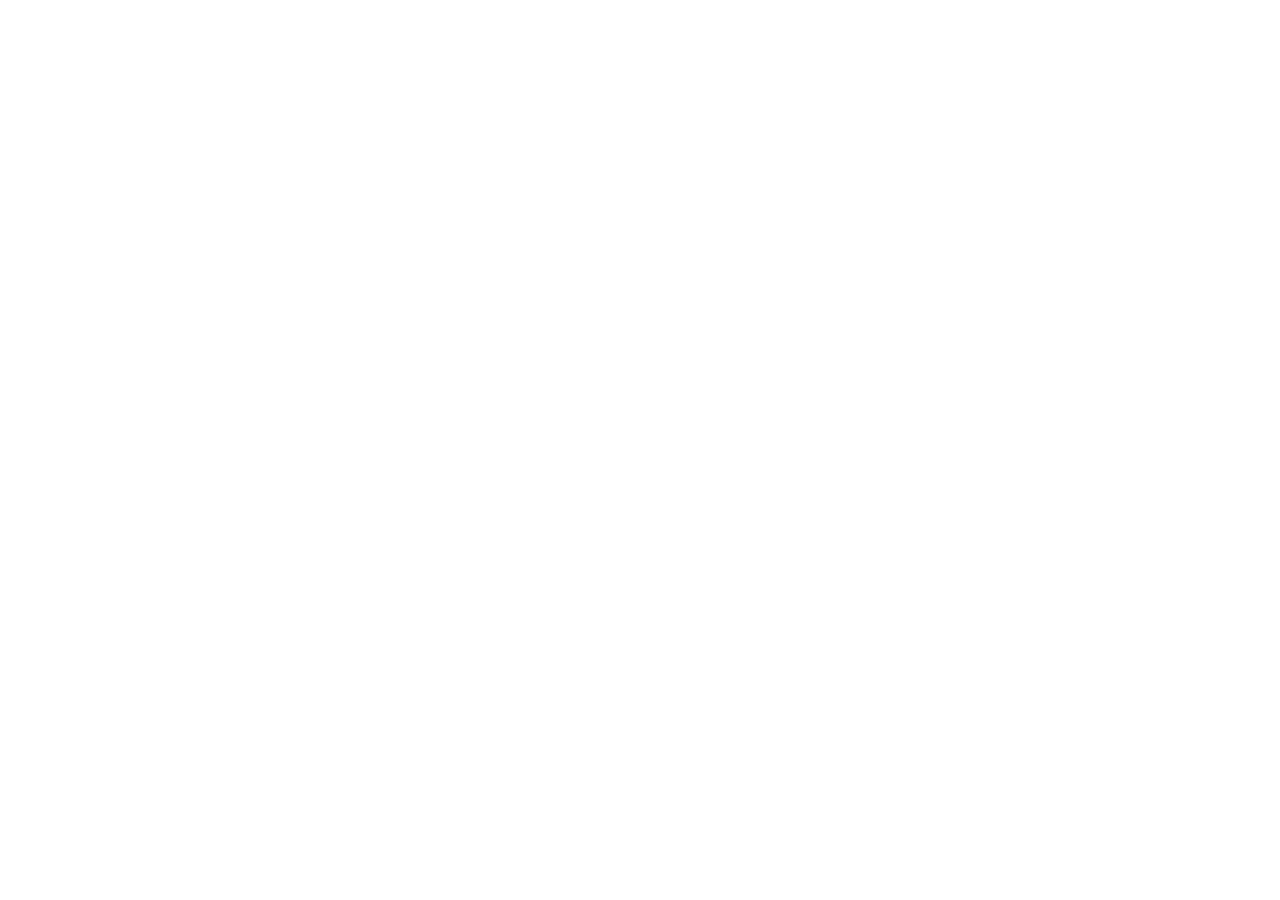
==== about.html @ 42cdd0ac "Init : création du dépôt, arborescence des fichiers et structure HTML de base" ====
<!DOCTYPE html>
<html lang="fr">
<head>
<meta charset="UTF-8">
<meta name="viewport" content="width=device-width, initial-scale=1.0">
<title>AfriTalent — a propos</title>
<!-- Bootstrap 5 via CDN : feuille de style -->
<link
href="https://cdn.jsdelivr.net/npm/bootstrap@5.3.0/dist/css/bootstrap.min.css"
rel="stylesheet">

<!-- Votre feuille de style personnelle -->
<link rel="stylesheet" href="css/styles.css">
</head>
<body>
<!-- Le contenu de la page sera ajoute ici -->
<!-- Bootstrap 5 via CDN : script JavaScript -->
<script
src="https://cdn.jsdelivr.net/npm/bootstrap@5.3.0/dist/js/bootstrap.bundle.min.js"
></script>
<!-- Votre script JavaScript -->
<script src="js/main.js"></script>

</body>
</html>
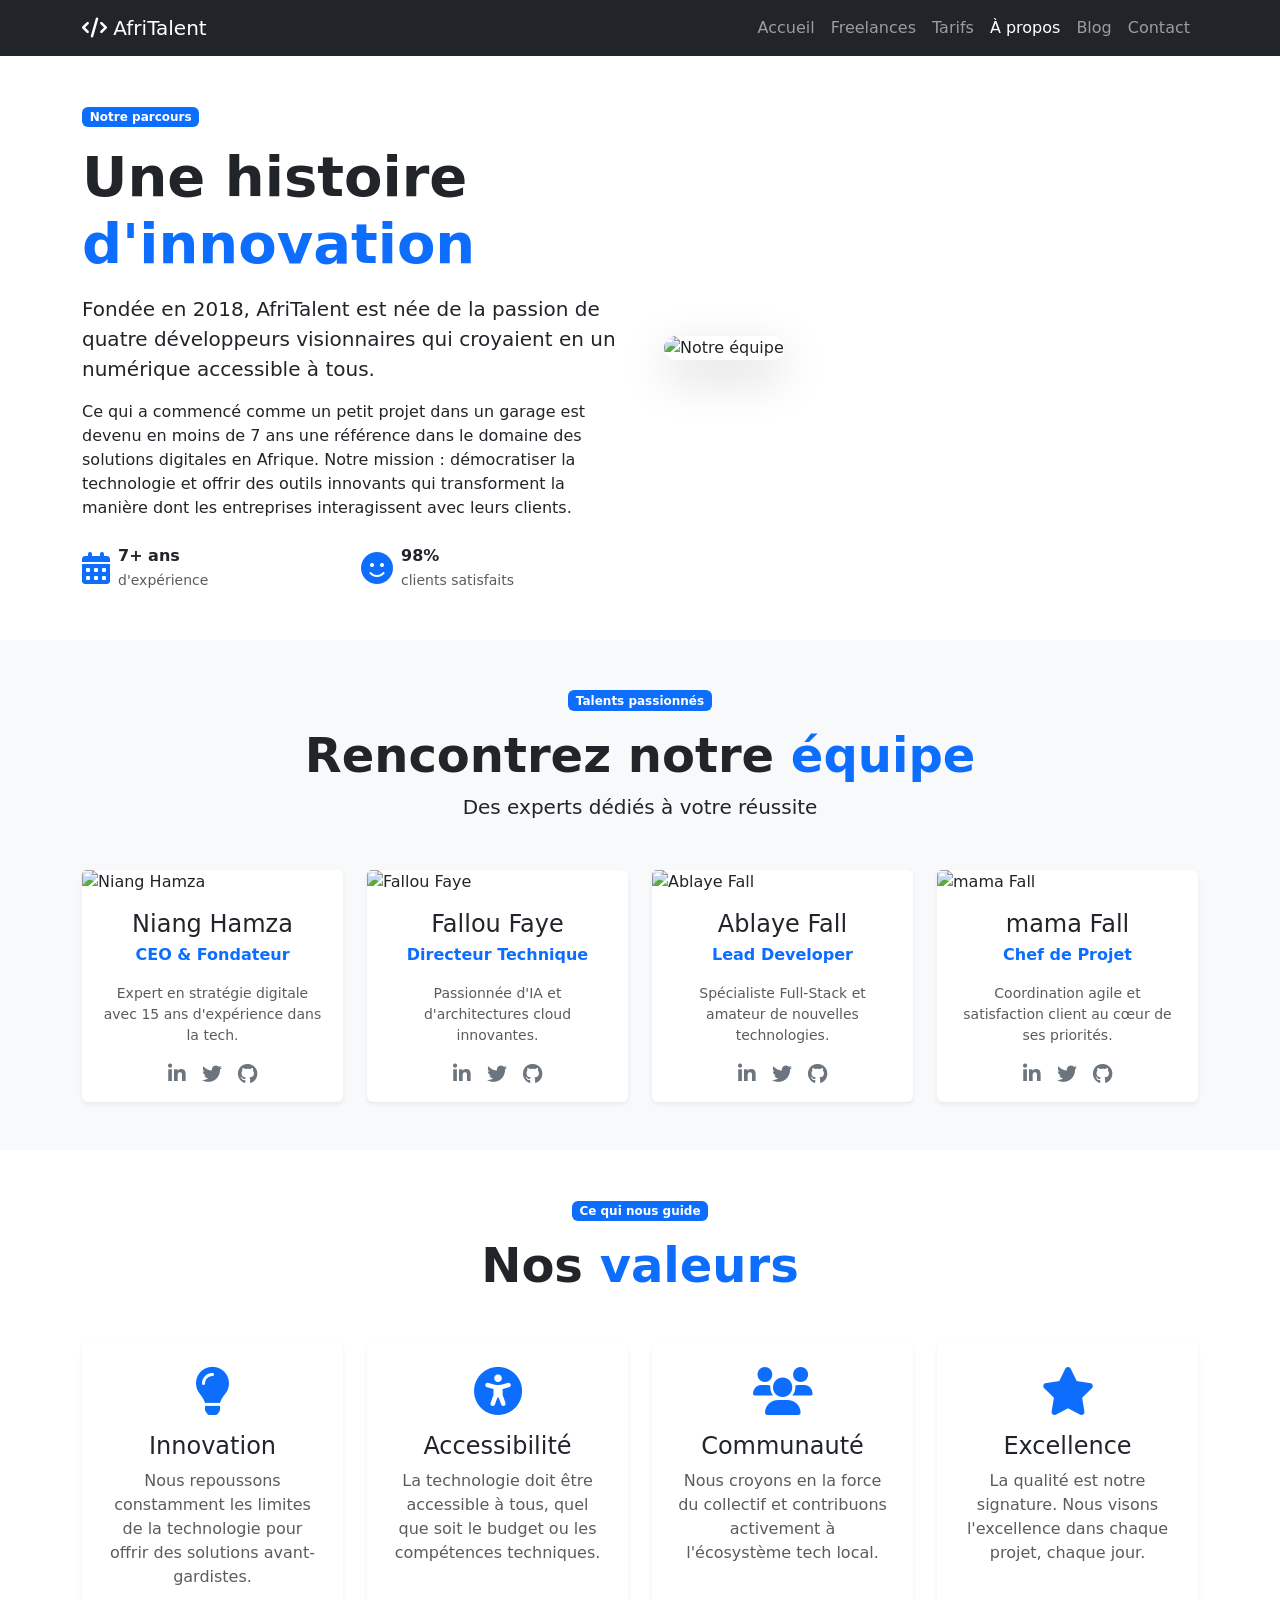
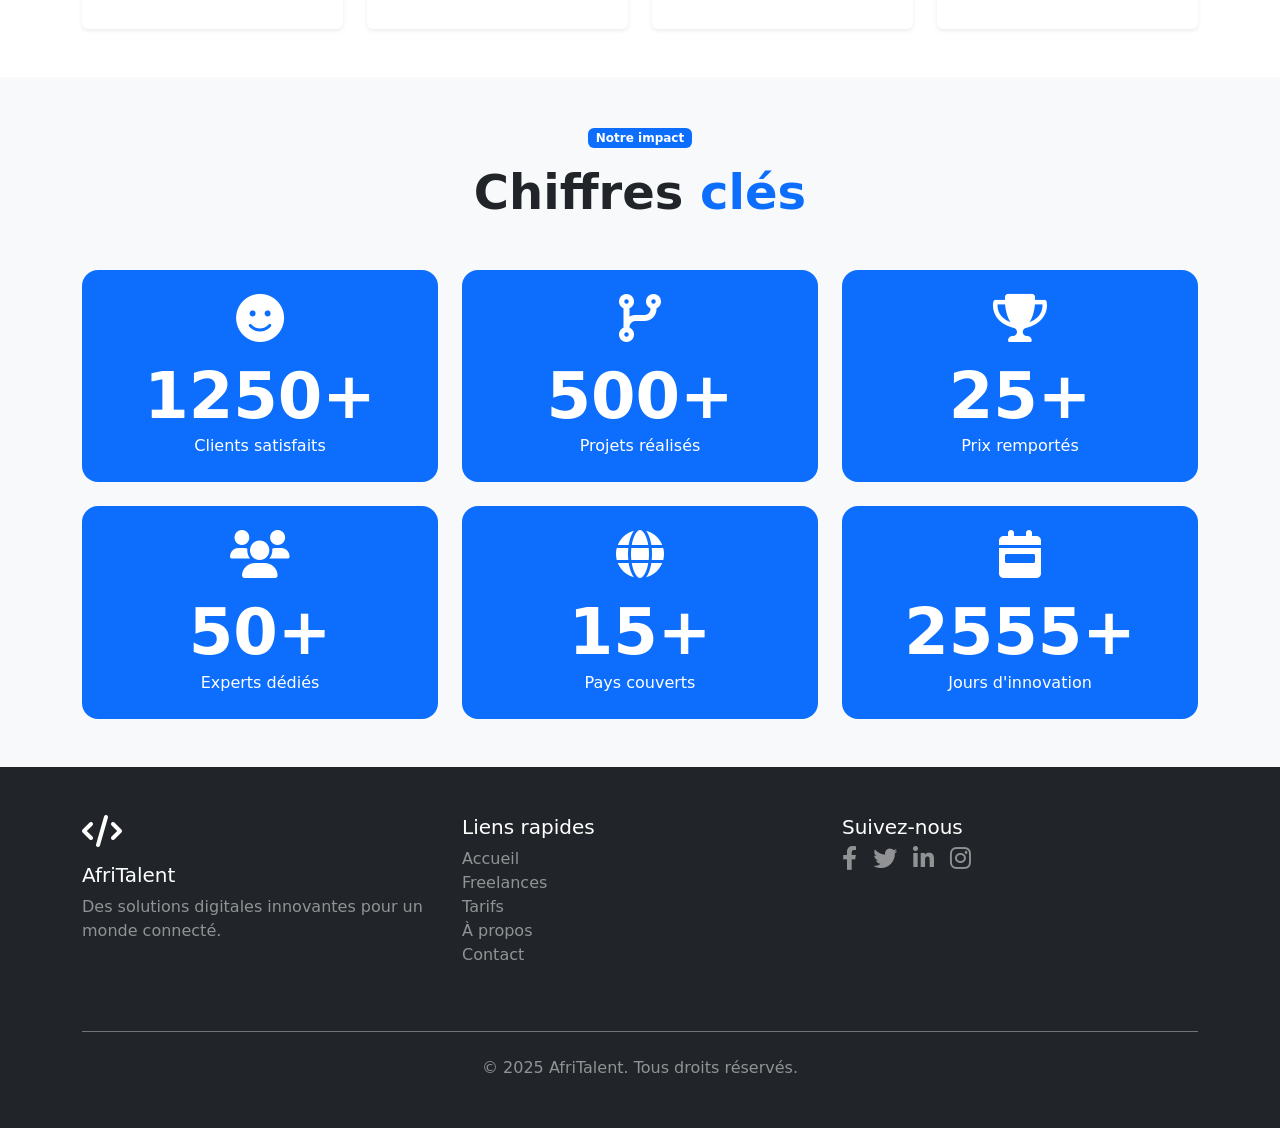
==== commit 9270ccc2: "HTML : structure complète des 5 pages avec sections et contenu texte" ====
--- a/about.html
+++ b/about.html
@@ -1,25 +1,296 @@
 <!DOCTYPE html>
 <html lang="fr">
 <head>
-<meta charset="UTF-8">
-<meta name="viewport" content="width=device-width, initial-scale=1.0">
-<title>AfriTalent — a propos</title>
-<!-- Bootstrap 5 via CDN : feuille de style -->
-<link
-href="https://cdn.jsdelivr.net/npm/bootstrap@5.3.0/dist/css/bootstrap.min.css"
-rel="stylesheet">
-
-<!-- Votre feuille de style personnelle -->
-<link rel="stylesheet" href="css/styles.css">
+    <meta charset="UTF-8">
+    <meta name="viewport" content="width=device-width, initial-scale=1.0">
+    <title>AfriTalent — À propos</title>
+    <!-- Bootstrap 5 via CDN : feuille de style -->
+    <link href="https://cdn.jsdelivr.net/npm/bootstrap@5.3.0/dist/css/bootstrap.min.css" rel="stylesheet">
+    <!-- Font Awesome pour les icônes -->
+    <link rel="stylesheet" href="https://cdnjs.cloudflare.com/ajax/libs/font-awesome/6.0.0-beta3/css/all.min.css">
+    <!-- Votre feuille de style personnelle -->
+    <link rel="stylesheet" href="css/styles.css">
 </head>
 <body>
-<!-- Le contenu de la page sera ajoute ici -->
-<!-- Bootstrap 5 via CDN : script JavaScript -->
-<script
-src="https://cdn.jsdelivr.net/npm/bootstrap@5.3.0/dist/js/bootstrap.bundle.min.js"
-></script>
-<!-- Votre script JavaScript -->
-<script src="js/main.js"></script>
-
+
+    <!-- Header / Navigation -->
+    <nav class="navbar navbar-expand-lg navbar-dark bg-dark sticky-top">
+        <div class="container">
+            <a class="navbar-brand" href="index.html">
+                <i class="fas fa-code"></i> AfriTalent
+            </a>
+            <button class="navbar-toggler" type="button" data-bs-toggle="collapse" data-bs-target="#navMenu">
+                <span class="navbar-toggler-icon"></span>
+            </button>
+            <div class="collapse navbar-collapse" id="navMenu">
+                <ul class="navbar-nav ms-auto">
+                    <li class="nav-item"><a class="nav-link" href="index.html">Accueil</a></li>
+                    <li class="nav-item"><a class="nav-link" href="freelances.html">Freelances</a></li>
+                    <li class="nav-item"><a class="nav-link" href="tarifs.html">Tarifs</a></li>
+                    <li class="nav-item"><a class="nav-link active" href="about.html">À propos</a></li>
+                    <li class="nav-item"><a class="nav-link" href="blog.html">Blog</a></li>
+                    <li class="nav-item"><a class="nav-link" href="contact.html">Contact</a></li>
+                </ul>
+            </div>
+        </div>
+    </nav>
+
+    <main>
+        <!-- Section Notre Histoire -->
+        <section class="py-5">
+            <div class="container">
+                <div class="row align-items-center g-5">
+                    <div class="col-lg-6">
+                        <span class="badge bg-primary mb-3">Notre parcours</span>
+                        <h1 class="display-4 fw-bold mb-3">Une histoire <span class="text-primary">d'innovation</span></h1>
+                        <p class="lead">Fondée en 2018, AfriTalent est née de la passion de quatre développeurs visionnaires qui croyaient en un numérique accessible à tous.</p>
+                        <p>Ce qui a commencé comme un petit projet dans un garage est devenu en moins de 7 ans une référence dans le domaine des solutions digitales en Afrique. Notre mission : démocratiser la technologie et offrir des outils innovants qui transforment la manière dont les entreprises interagissent avec leurs clients.</p>
+                        <div class="row mt-4">
+                            <div class="col-6">
+                                <div class="d-flex align-items-center gap-2">
+                                    <i class="fas fa-calendar-alt fa-2x text-primary"></i>
+                                    <div>
+                                        <strong>7+ ans</strong><br>
+                                        <small class="text-muted">d'expérience</small>
+                                    </div>
+                                </div>
+                            </div>
+                            <div class="col-6">
+                                <div class="d-flex align-items-center gap-2">
+                                    <i class="fas fa-smile fa-2x text-primary"></i>
+                                    <div>
+                                        <strong>98%</strong><br>
+                                        <small class="text-muted">clients satisfaits</small>
+                                    </div>
+                                </div>
+                            </div>
+                        </div>
+                    </div>
+                    <div class="col-lg-6">
+                        <img src="https://images.unsplash.com/photo-1522071820081-009f0129c71c?ixlib=rb-4.0.3&auto=format&fit=crop&w=1170&q=80" alt="Notre équipe" class="img-fluid rounded-4 shadow-lg">
+                    </div>
+                </div>
+            </div>
+        </section>
+
+        <!-- Section L'équipe -->
+        <section class="py-5 bg-light">
+            <div class="container">
+                <div class="text-center mb-5">
+                    <span class="badge bg-primary mb-3">Talents passionnés</span>
+                    <h2 class="display-5 fw-bold">Rencontrez notre <span class="text-primary">équipe</span></h2>
+                    <p class="lead">Des experts dédiés à votre réussite</p>
+                </div>
+                <div class="row g-4">
+                    <!-- Membre 1 -->
+                    <div class="col-md-6 col-lg-3">
+                        <div class="card h-100 shadow-sm border-0">
+                            <img src="C:\Users\niang\Desktop\L1 cybersecurite\Technologie web\NIANG-MAMADOU-Afritalent\images\hamza.jpeg" class="card-img-top" alt="Niang Hamza">
+                            <div class="card-body text-center">
+                                <h4 class="card-title mb-1">Niang Hamza</h4>
+                                <p class="text-primary fw-bold">CEO & Fondateur</p>
+                                <p class="card-text text-muted small">Expert en stratégie digitale avec 15 ans d'expérience dans la tech.</p>
+                                <div class="d-flex justify-content-center gap-3 mt-3">
+                                    <a href="#" class="text-secondary"><i class="fab fa-linkedin-in fa-lg"></i></a>
+                                    <a href="#" class="text-secondary"><i class="fab fa-twitter fa-lg"></i></a>
+                                    <a href="#" class="text-secondary"><i class="fab fa-github fa-lg"></i></a>
+                                </div>
+                            </div>
+                        </div>
+                    </div>
+                    <!-- Membre 2 -->
+                    <div class="col-md-6 col-lg-3">
+                        <div class="card h-100 shadow-sm border-0">
+                            <img src="C:\Users\niang\Desktop\L1 cybersecurite\Technologie web\NIANG-MAMADOU-Afritalent\images\fallou.jpeg" class="card-img-top" alt="Fallou Faye">
+                            <div class="card-body text-center">
+                                <h4 class="card-title mb-1">Fallou Faye</h4>
+                                <p class="text-primary fw-bold">Directeur Technique</p>
+                                <p class="card-text text-muted small">Passionnée d'IA et d'architectures cloud innovantes.</p>
+                                <div class="d-flex justify-content-center gap-3 mt-3">
+                                    <a href="#" class="text-secondary"><i class="fab fa-linkedin-in fa-lg"></i></a>
+                                    <a href="#" class="text-secondary"><i class="fab fa-twitter fa-lg"></i></a>
+                                    <a href="#" class="text-secondary"><i class="fab fa-github fa-lg"></i></a>
+                                </div>
+                            </div>
+                        </div>
+                    </div>
+                    <!-- Membre 3 -->
+                    <div class="col-md-6 col-lg-3">
+                        <div class="card h-100 shadow-sm border-0">
+                            <img src="C:\Users\niang\Desktop\L1 cybersecurite\Technologie web\NIANG-MAMADOU-Afritalent\images\ablaye fall.jpeg" class="card-img-top" alt="Ablaye Fall">
+                            <div class="card-body text-center">
+                                <h4 class="card-title mb-1">Ablaye Fall</h4>
+                                <p class="text-primary fw-bold">Lead Developer</p>
+                                <p class="card-text text-muted small">Spécialiste Full-Stack et amateur de nouvelles technologies.</p>
+                                <div class="d-flex justify-content-center gap-3 mt-3">
+                                    <a href="#" class="text-secondary"><i class="fab fa-linkedin-in fa-lg"></i></a>
+                                    <a href="#" class="text-secondary"><i class="fab fa-twitter fa-lg"></i></a>
+                                    <a href="#" class="text-secondary"><i class="fab fa-github fa-lg"></i></a>
+                                </div>
+                            </div>
+                        </div>
+                    </div>
+                    <!-- Membre 4 -->
+                    <div class="col-md-6 col-lg-3">
+                        <div class="card h-100 shadow-sm border-0">
+                            <img src="C:\Users\niang\Desktop\L1 cybersecurite\Technologie web\NIANG-MAMADOU-Afritalent\images\WhatsApp Image 2026-06-08 at 13.51.01.jpeg" class="card-img-top" alt="mama Fall">
+                            <div class="card-body text-center">
+                                <h4 class="card-title mb-1">mama Fall</h4>
+                                <p class="text-primary fw-bold">Chef de Projet</p>
+                                <p class="card-text text-muted small">Coordination agile et satisfaction client au cœur de ses priorités.</p>
+                                <div class="d-flex justify-content-center gap-3 mt-3">
+                                    <a href="#" class="text-secondary"><i class="fab fa-linkedin-in fa-lg"></i></a>
+                                    <a href="#" class="text-secondary"><i class="fab fa-twitter fa-lg"></i></a>
+                                    <a href="#" class="text-secondary"><i class="fab fa-github fa-lg"></i></a>
+                                </div>
+                            </div>
+                        </div>
+                    </div>
+                </div>
+            </div>
+        </section>
+
+
+        <section class="py-5">
+            <div class="container">
+                <div class="text-center mb-5">
+                    <span class="badge bg-primary mb-3">Ce qui nous guide</span>
+                    <h2 class="display-5 fw-bold">Nos <span class="text-primary">valeurs</span></h2>
+                </div>
+                <div class="row g-4">
+                    <div class="col-md-6 col-lg-3">
+                        <div class="card h-100 text-center border-0 shadow-sm p-4">
+                            <div class="mb-3">
+                                <i class="fas fa-lightbulb fa-3x text-primary"></i>
+                            </div>
+                            <h4>Innovation</h4>
+                            <p class="text-muted">Nous repoussons constamment les limites de la technologie pour offrir des solutions avant-gardistes.</p>
+                        </div>
+                    </div>
+                    <div class="col-md-6 col-lg-3">
+                        <div class="card h-100 text-center border-0 shadow-sm p-4">
+                            <div class="mb-3">
+                                <i class="fas fa-universal-access fa-3x text-primary"></i>
+                            </div>
+                            <h4>Accessibilité</h4>
+                            <p class="text-muted">La technologie doit être accessible à tous, quel que soit le budget ou les compétences techniques.</p>
+                        </div>
+                    </div>
+                    <div class="col-md-6 col-lg-3">
+                        <div class="card h-100 text-center border-0 shadow-sm p-4">
+                            <div class="mb-3">
+                                <i class="fas fa-users fa-3x text-primary"></i>
+                            </div>
+                            <h4>Communauté</h4>
+                            <p class="text-muted">Nous croyons en la force du collectif et contribuons activement à l'écosystème tech local.</p>
+                        </div>
+                    </div>
+                    <div class="col-md-6 col-lg-3">
+                        <div class="card h-100 text-center border-0 shadow-sm p-4">
+                            <div class="mb-3">
+                                <i class="fas fa-star fa-3x text-primary"></i>
+                            </div>
+                            <h4>Excellence</h4>
+                            <p class="text-muted">La qualité est notre signature. Nous visons l'excellence dans chaque projet, chaque jour.</p>
+                        </div>
+                    </div>
+                </div>
+            </div>
+        </section>
+
+        <!-- Section Chiffres clés -->
+        <section class="py-5 bg-light">
+            <div class="container">
+                <div class="text-center mb-5">
+                    <span class="badge bg-primary mb-3">Notre impact</span>
+                    <h2 class="display-5 fw-bold">Chiffres <span class="text-primary">clés</span></h2>
+                </div>
+                <div class="row g-4">
+                    <div class="col-md-6 col-lg-4">
+                        <div class="bg-primary text-white rounded-4 p-4 text-center">
+                            <i class="fas fa-smile fa-3x mb-3"></i>
+                            <div class="display-3 fw-bold">1250+</div>
+                            <p class="mb-0">Clients satisfaits</p>
+                        </div>
+                    </div>
+                    <div class="col-md-6 col-lg-4">
+                        <div class="bg-primary text-white rounded-4 p-4 text-center">
+                            <i class="fas fa-code-branch fa-3x mb-3"></i>
+                            <div class="display-3 fw-bold">500+</div>
+                            <p class="mb-0">Projets réalisés</p>
+                        </div>
+                    </div>
+                    <div class="col-md-6 col-lg-4">
+                        <div class="bg-primary text-white rounded-4 p-4 text-center">
+                            <i class="fas fa-trophy fa-3x mb-3"></i>
+                            <div class="display-3 fw-bold">25+</div>
+                            <p class="mb-0">Prix remportés</p>
+                        </div>
+                    </div>
+                    <div class="col-md-6 col-lg-4">
+                        <div class="bg-primary text-white rounded-4 p-4 text-center">
+                            <i class="fas fa-users fa-3x mb-3"></i>
+                            <div class="display-3 fw-bold">50+</div>
+                            <p class="mb-0">Experts dédiés</p>
+                        </div>
+                    </div>
+                    <div class="col-md-6 col-lg-4">
+                        <div class="bg-primary text-white rounded-4 p-4 text-center">
+                            <i class="fas fa-globe fa-3x mb-3"></i>
+                            <div class="display-3 fw-bold">15+</div>
+                            <p class="mb-0">Pays couverts</p>
+                        </div>
+                    </div>
+                    <div class="col-md-6 col-lg-4">
+                        <div class="bg-primary text-white rounded-4 p-4 text-center">
+                            <i class="fas fa-calendar-week fa-3x mb-3"></i>
+                            <div class="display-3 fw-bold">2555+</div>
+                            <p class="mb-0">Jours d'innovation</p>
+                        </div>
+                    </div>
+                </div>
+            </div>
+        </section>
+    </main>
+
+  
+    <footer class="bg-dark text-white py-5">
+        <div class="container">
+            <div class="row">
+                <div class="col-md-4 mb-4">
+                    <i class="fas fa-code fs-2 mb-2"></i>
+                    <h5 class="mt-2">AfriTalent</h5>
+                    <p class="text-white-50">Des solutions digitales innovantes pour un monde connecté.</p>
+                </div>
+                <div class="col-md-4 mb-4">
+                    <h5>Liens rapides</h5>
+                    <ul class="list-unstyled">
+                        <li><a href="index.html" class="text-white-50 text-decoration-none">Accueil</a></li>
+                        <li><a href="freelances.html" class="text-white-50 text-decoration-none">Freelances</a></li>
+                        <li><a href="tarifs.html" class="text-white-50 text-decoration-none">Tarifs</a></li>
+                        <li><a href="about.html" class="text-white-50 text-decoration-none">À propos</a></li>
+                        <li><a href="contact.html" class="text-white-50 text-decoration-none">Contact</a></li>
+                    </ul>
+                </div>
+                <div class="col-md-4 mb-4">
+                    <h5>Suivez-nous</h5>
+                    <div class="d-flex gap-3">
+                        <a href="#" class="text-white-50"><i class="fab fa-facebook-f fa-xl"></i></a>
+                        <a href="#" class="text-white-50"><i class="fab fa-twitter fa-xl"></i></a>
+                        <a href="#" class="text-white-50"><i class="fab fa-linkedin-in fa-xl"></i></a>
+                        <a href="#" class="text-white-50"><i class="fab fa-instagram fa-xl"></i></a>
+                    </div>
+                </div>
+            </div>
+            <div class="text-center pt-4 mt-4 border-top border-secondary">
+                <p class="text-white-50 mb-0">&copy; 2025 AfriTalent. Tous droits réservés.</p>
+            </div>
+        </div>
+    </footer>
+
+    <!-- Bootstrap 5 via CDN : script JavaScript -->
+    <script src="https://cdn.jsdelivr.net/npm/bootstrap@5.3.0/dist/js/bootstrap.bundle.min.js"></script>
+    <!-- Votre script JavaScript -->
+    <script src="js/main.js"></script>
 </body>
 </html>
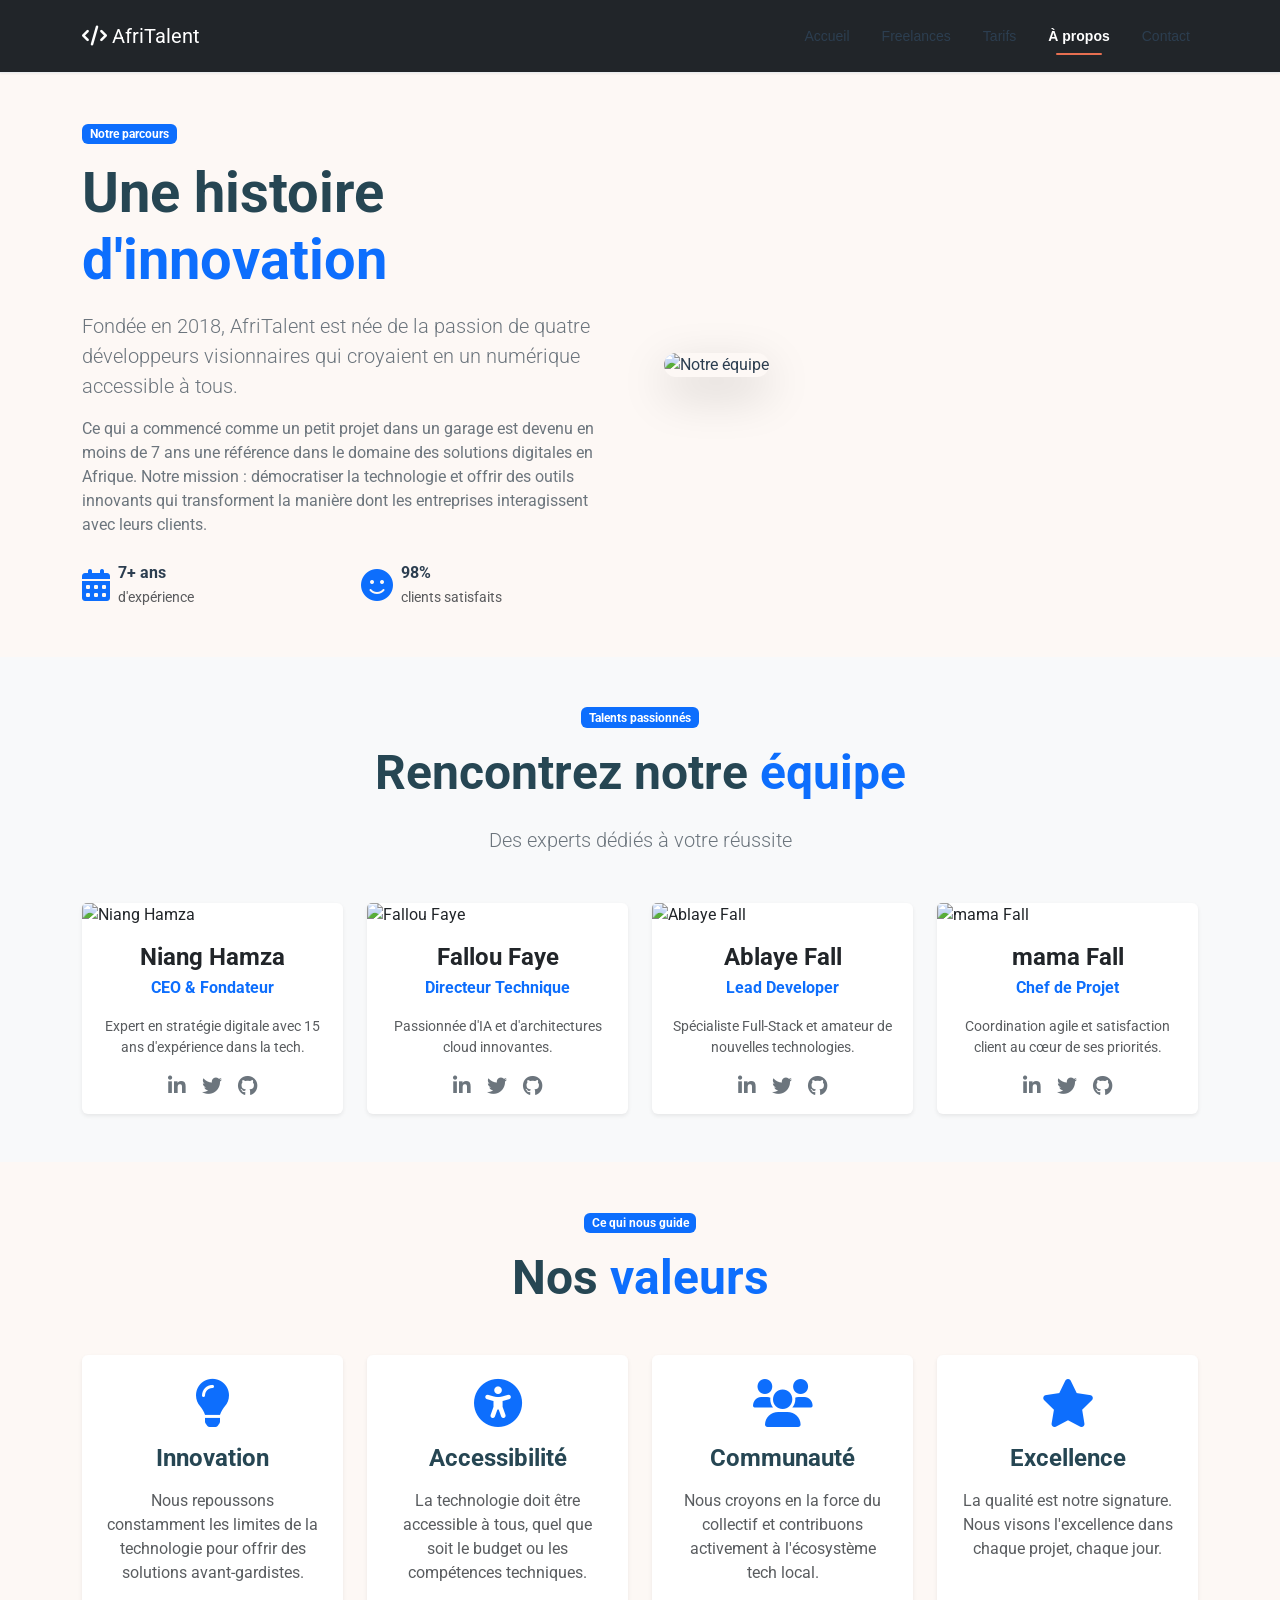
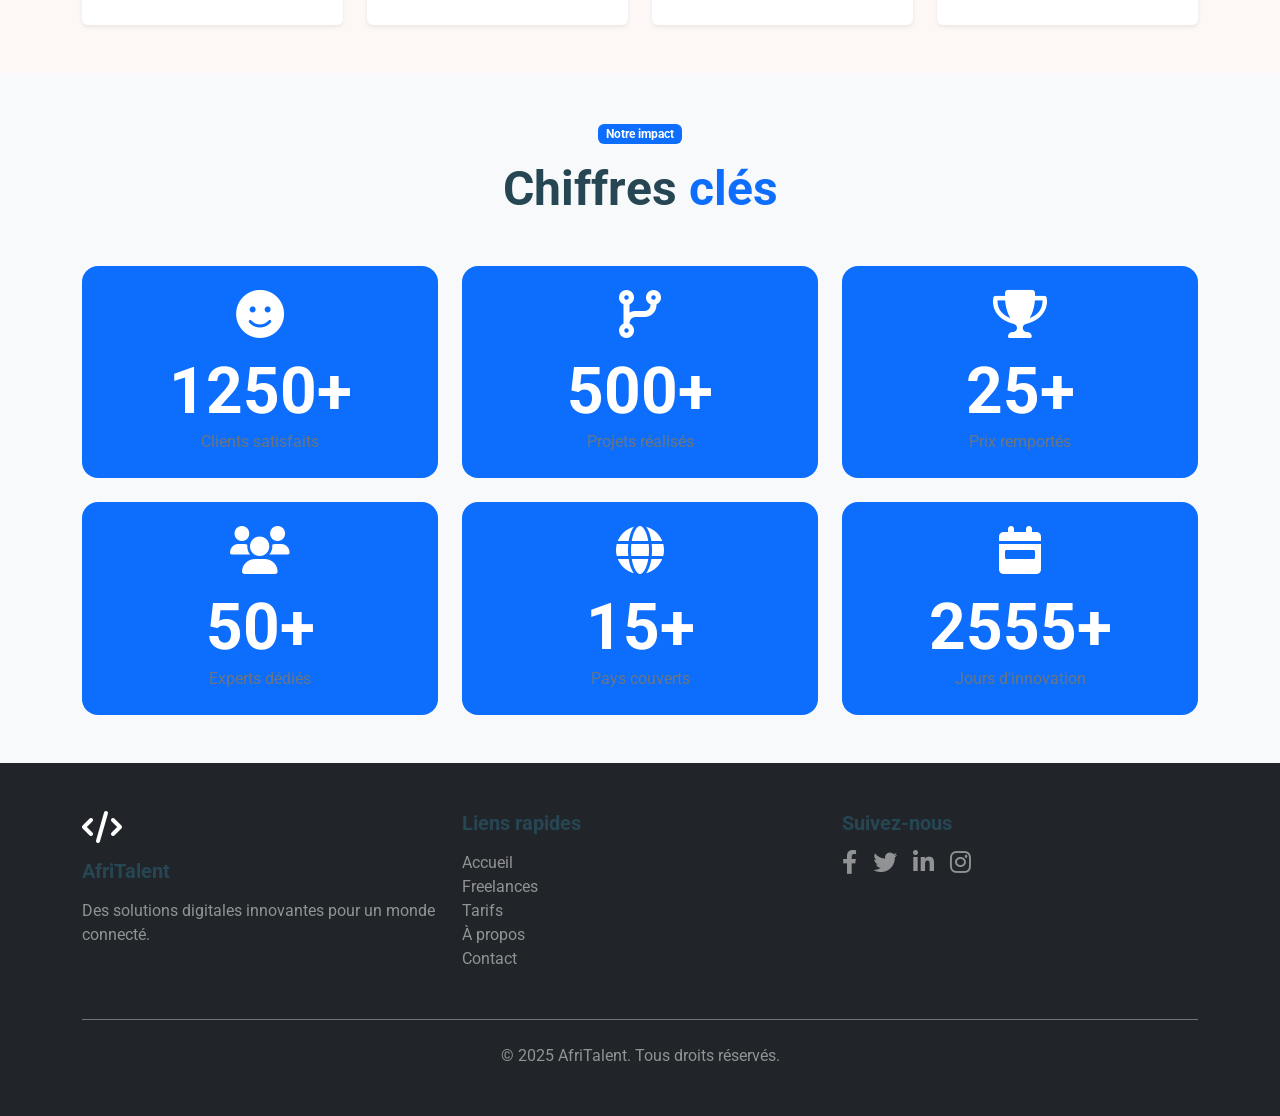
==== commit 66a86c59: "CSS : variables, typographie, layout général et styles de base" ====
--- a/about.html
+++ b/about.html
@@ -28,7 +28,7 @@
                     <li class="nav-item"><a class="nav-link" href="freelances.html">Freelances</a></li>
                     <li class="nav-item"><a class="nav-link" href="tarifs.html">Tarifs</a></li>
                     <li class="nav-item"><a class="nav-link active" href="about.html">À propos</a></li>
-                    <li class="nav-item"><a class="nav-link" href="blog.html">Blog</a></li>
+
                     <li class="nav-item"><a class="nav-link" href="contact.html">Contact</a></li>
                 </ul>
             </div>
--- a/css/styles.css
+++ b/css/styles.css
@@ -0,0 +1,485 @@
+
+@import url('https://fonts.googleapis.com/css2?family=Raleway:ital,wght@0,100..900;1,100..900&family=Roboto:ital,wght@0,100..900;1,100..900&family=Strichpunkt+Sans:wght@400..900&display=swap');
+
+@import url('https://fonts.googleapis.com/css2?family=Raleway:ital,wght@0,100..900;1,100..900&family=Roboto:ital,wght@0,100..900;1,100..900&family=Strichpunkt+Sans:wght@400..900&display=swap');
+
+:root {
+   
+    --color-primary: #E76F51;       
+    --color-primary-dark: #C85A3F;   
+    --color-secondary: #2A9D8F;      
+    --color-accent: #F4A261;        
+    --color-dark: #264653;         
+    
+   
+    --color-bg-light: #FDF8F5;     
+    --color-bg-white: #FFFFFF;
+    --color-text-primary: #2C3E50; 
+    --color-text-secondary: #6C757D; 
+    --color-text-muted: #8B9A9F;
+    --color-border: #E9ECEF;
+    
+    
+    --font-primary: 'Inter', sans-serif;        
+    --font-heading: 'Playfair Display', serif;   
+    
+
+    --spacing-xs: 0.25rem;   
+    --spacing-sm: 0.5rem; 
+    --spacing-md: 1rem;      
+    --spacing-lg: 1.5rem;    
+    --spacing-xl: 2rem;     
+    --spacing-2xl: 3rem;   
+    --spacing-3xl: 4rem;     
+    
+   
+    --font-size-xs: 0.75rem;    
+    --font-size-sm: 0.875rem;  
+    --font-size-base: 1rem;     
+    --font-size-md: 1.125rem;  
+    --font-size-lg: 1.25rem;    
+    --font-size-xl: 1.5rem;    
+    --font-size-2xl: 1.875rem;  
+    --font-size-3xl: 2.25rem;  
+    --font-size-4xl: 3rem;     
+    
+   
+    --line-height-tight: 1.2;
+    --line-height-normal: 1.5;
+    --line-height-relaxed: 1.75;
+    
+    /* Ombres */
+    --shadow-sm: 0 1px 2px 0 rgba(0, 0, 0, 0.05);
+    --shadow-md: 0 4px 6px -1px rgba(0, 0, 0, 0.1);
+    --shadow-lg: 0 10px 15px -3px rgba(0, 0, 0, 0.1);
+    
+    /* Transitions */
+    --transition-fast: 150ms ease;
+    --transition-normal: 250ms ease;
+    --transition-slow: 350ms ease;
+    
+    /* Border radius */
+    --radius-sm: 0.25rem;
+    --radius-md: 0.5rem;
+    --radius-lg: 0.75rem;
+    --radius-xl: 1rem;
+}
+
+
+
+*,
+*::before,
+*::after {
+    margin: 0;
+    padding: 0;
+    box-sizing: border-box;
+}
+
+
+body {
+    font-family:  "Roboto", sans-serif;
+    background-color: var(--color-bg-light);
+    color: var(--color-text-primary);
+    line-height: var(--line-height-normal);
+    font-size: var(--font-size-base);
+    font-weight: 400;
+    -webkit-font-smoothing: antialiased;
+    -moz-osx-font-smoothing: grayscale;
+}
+
+
+h1, h2, h3, h4, h5, h6 {
+    font-family:  "Roboto", sans-serif;
+    font-weight: 700;
+    line-height: var(--line-height-tight);
+    color: var(--color-dark);
+    margin-bottom: var(--spacing-md);
+}
+
+h1 {
+    font-size: var(--font-size-4xl);
+    font-weight: 800;
+}
+
+h2 {
+    font-size: var(--font-size-3xl);
+    font-weight: 700;
+    margin-bottom: var(--spacing-lg);
+}
+
+h3 {
+    font-size: var(--font-size-xl);
+    font-weight: 600;
+}
+
+p {
+    margin-bottom: var(--spacing-md);
+    color: var(--color-text-secondary);
+}
+
+a {
+    text-decoration: none;
+    color: var(--color-primary);
+    transition: color var(--transition-fast);
+}
+
+a:hover {
+    color: rgb(65, 14, 14);
+}
+
+ul, ol {
+    list-style: none;
+    margin: 0;
+    padding: 0;
+}
+
+img {
+    max-width: 100%;
+    height: auto;
+}
+
+
+button {
+    font-family: var(--font-primary);
+    cursor: pointer;
+}
+
+
+.navbar {
+    background: var(--color-bg-white);
+    padding: var(--spacing-md) 0;
+    box-shadow: var(--shadow-sm);
+    border-bottom: 1px solid var(--color-border);
+    position: sticky;
+    top: 0;
+    z-index: 1000;
+}
+
+
+.navbar-haut {
+    font-family:  "Roboto", sans-serif;
+    font-size: var(--font-size-xl);
+    font-weight: 800;
+    color: rgb(102, 9, 9);
+    text-decoration: none;
+    letter-spacing: -0.5px;
+    transition: color var(--transition-fast);
+    display: inline-block;
+    
+}
+
+.navbar-haut:hover {
+    color: var(--color-primary-dark);
+}
+
+
+.navbar-nav {
+    display: flex;
+    align-items: center;
+    gap: var(--spacing-md);
+}
+
+.nav-link {
+    font-family: var(--font-primary);
+    font-weight: 500;
+    font-size: var(--font-size-sm);
+    color: var(--color-text-primary);
+    padding: var(--spacing-sm) var(--spacing-md);
+    transition: all var(--transition-fast);
+    position: relative;
+}
+
+.nav-link:hover {
+    color: var(--color-primary);
+}
+
+/* Lien actif */
+.nav-link.active {
+    color: var(--color-primary);
+    font-weight: 600;
+}
+
+.nav-link.active::after {
+    content: '';
+    position: absolute;
+    bottom: 0;
+    left: var(--spacing-md);
+    right: var(--spacing-md);
+    height: 2px;
+    background: var(--color-primary);
+    border-radius: var(--radius-sm);
+}
+
+
+.navbar-toggler {
+    border: none;
+    background: transparent;
+    padding: var(--spacing-sm);
+}
+
+.navbar-toggle {
+    display: block;
+    width: 24px;
+    height: 2px;
+    background: var(--color-dark);
+    position: relative;
+    transition: var(--transition-fast);
+}
+
+.navbar-toggle::before,
+.navbar-toggle::after {
+    content: '';
+    position: absolute;
+    width: 24px;
+    height: 2px;
+    background: var(--color-dark);
+    transition: var(--transition-fast);
+}
+
+.navbar-toggle::before {
+    top: -8px;
+}
+
+.navbar-toggle::after {
+    bottom: -8px;
+}
+
+
+#hero {
+    background: linear-gradient(135deg, var(--color-bg-white) 0%, var(--color-bg-light) 100%);
+    padding: var(--spacing-3xl) 0;
+    text-align: center;
+}
+
+#hero h1 {
+    color: var(--color-dark);
+    margin-bottom: var(--spacing-md);
+    max-width: 800px;
+    margin-left: auto;
+    margin-right: auto;
+}
+
+#hero p {
+    font-size: var(--font-size-md);
+    color: var(--color-text-secondary);
+    max-width: 600px;
+    margin-left: auto;
+    margin-right: auto;
+    margin-bottom: var(--spacing-xl);
+}
+
+/* Bouton personnalisé */
+.btn {
+    display: inline-block;
+    font-family: var(--font-primary);
+    font-weight: 600;
+    padding: var(--spacing-sm) var(--spacing-xl);
+    border-radius: var(--radius-md);
+    transition: all var(--transition-normal);
+    text-align: center;
+    cursor: pointer;
+}
+
+.btn-primary {
+    background: var(--color-primary);
+    color: white;
+    border: 2px solid var(--color-primary);
+}
+
+.btn-primary:hover {
+    background: var(--color-primary-dark);
+    border-color: var(--color-primary-dark);
+    transform: translateY(-2px);
+    box-shadow: var(--shadow-md);
+}
+
+/* Section services */
+#services {
+    background: rgb(201, 100, 100);
+    padding: var(--spacing-3xl) 0;
+}
+
+#services h2 {
+    text-align: center;
+    margin-bottom: var(--spacing-2xl);
+}
+
+#services .personne {
+    text-align: center;
+    padding: var(--spacing-xl);
+    transition: all var(--transition-normal);
+    border-radius: var(--radius-lg);
+}
+
+#services .personne:hover {
+    transform: translateY(-4px);
+    box-shadow: var(--shadow-lg);
+}
+
+#services h3 {
+    color: var(--color-primary);
+    margin-bottom: var(--spacing-sm);
+}
+
+/* Section statistiques */
+#statistiques {
+    background: linear-gradient(135deg, var(--color-dark) 0%, #1B3A40 100%);
+    color: white;
+    padding: var(--spacing-3xl) 0;
+}
+
+#statistiques h2 {
+    color: white;
+    text-align: center;
+    margin-bottom: var(--spacing-2xl);
+}
+
+#statistiques strong {
+    font-size: var(--font-size-3xl);
+    font-weight: 800;
+    color: var(--color-accent);
+    display: block;
+    margin-bottom: var(--spacing-xs);
+}
+
+#statistiques p {
+    color: rgba(255, 255, 255, 0.9);
+    font-size: var(--font-size-md);
+    margin-bottom: 0;
+}
+
+/* Section témoignages */
+#temoignages {
+    background: var(--color-bg-light);
+    padding: var(--spacing-3xl) 0;
+}
+
+#temoignages h2 {
+    text-align: center;
+    margin-bottom: var(--spacing-xl);
+}
+
+.affirmation {
+    max-width: 800px;
+    margin: 0 auto;
+    text-align: center;
+    padding: var(--spacing-xl);
+    background: var(--color-bg-white);
+    border-radius: var(--radius-xl);
+    box-shadow: var(--shadow-sm);
+    border-left: 4px solid var(--color-primary);
+}
+
+.affirmation p {
+    font-size: var(--font-size-md);
+    font-style: italic;
+    color: var(--color-text-primary);
+    margin-bottom: var(--spacing-md);
+}
+
+.affirmation-footer {
+    color: var(--color-primary);
+    font-weight: 500;
+    margin-top: var(--spacing-sm);
+}
+
+/* Footer */
+.bas-de-page {
+    background: var(--color-dark);
+    color: white;
+    padding: var(--spacing-xl) 0;
+    margin-top: auto;
+}
+
+.bas-de-page p {
+    color: rgba(255, 255, 255, 0.8);
+    margin-bottom: 0;
+}
+
+/*responsive */
+@media (max-width: 768px) {
+    :root {
+        --font-size-3xl: 1.75rem;
+        --font-size-4xl: 2.25rem;
+        --spacing-3xl: 2rem;
+    }
+    
+    h1 {
+        font-size: var(--font-size-3xl);
+    }
+    
+    .navbar-nav {
+        padding-top: var(--spacing-md);
+        gap: var(--spacing-sm);
+    }
+    
+    .nav-link {
+        padding: var(--spacing-sm);
+    }
+    
+    .nav-link.active::after {
+        left: var(--spacing-sm);
+        right: var(--spacing-sm);
+    }
+    
+    #services .col-md-4 {
+        margin-bottom: var(--spacing-lg);
+    }
+    
+    #statistiques .col-md-4 {
+        margin-bottom: var(--spacing-lg);
+    }
+    
+    .blockquote {
+        margin: 0 var(--spacing-md);
+        padding: var(--spacing-lg);
+    }
+}
+
+/
+/*les cartes */
+.card {
+    background: var(--color-bg-white);
+    border-radius: var(--radius-lg);
+    overflow: hidden;
+    box-shadow: var(--shadow-sm);
+    transition: all var(--transition-normal);
+    border: 1px solid var(--color-border);
+}
+
+.card:hover {
+    transform: translateY(-4px);
+    box-shadow: var(--shadow-lg);
+}
+
+/* Formulaires */
+.form-control {
+    font-family: var(--font-primary);
+    padding: var(--spacing-sm) var(--spacing-md);
+    border: 1px solid var(--color-border);
+    border-radius: var(--radius-md);
+    transition: all var(--transition-fast);
+}
+
+.form-control:focus {
+    outline: none;
+    border-color: var(--color-primary);
+    box-shadow: 0 0 0 3px rgba(231, 111, 81, 0.1);
+}
+
+
+.text-primary-custom {
+    color: var(--color-primary);
+}
+
+.bg-primary-light {
+    background: rgba(231, 111, 81, 0.1);
+}
+
+.shadow-hover {
+    transition: box-shadow var(--transition-normal);
+}
+
+.shadow-hover:hover {
+    box-shadow: var(--shadow-lg);
+}
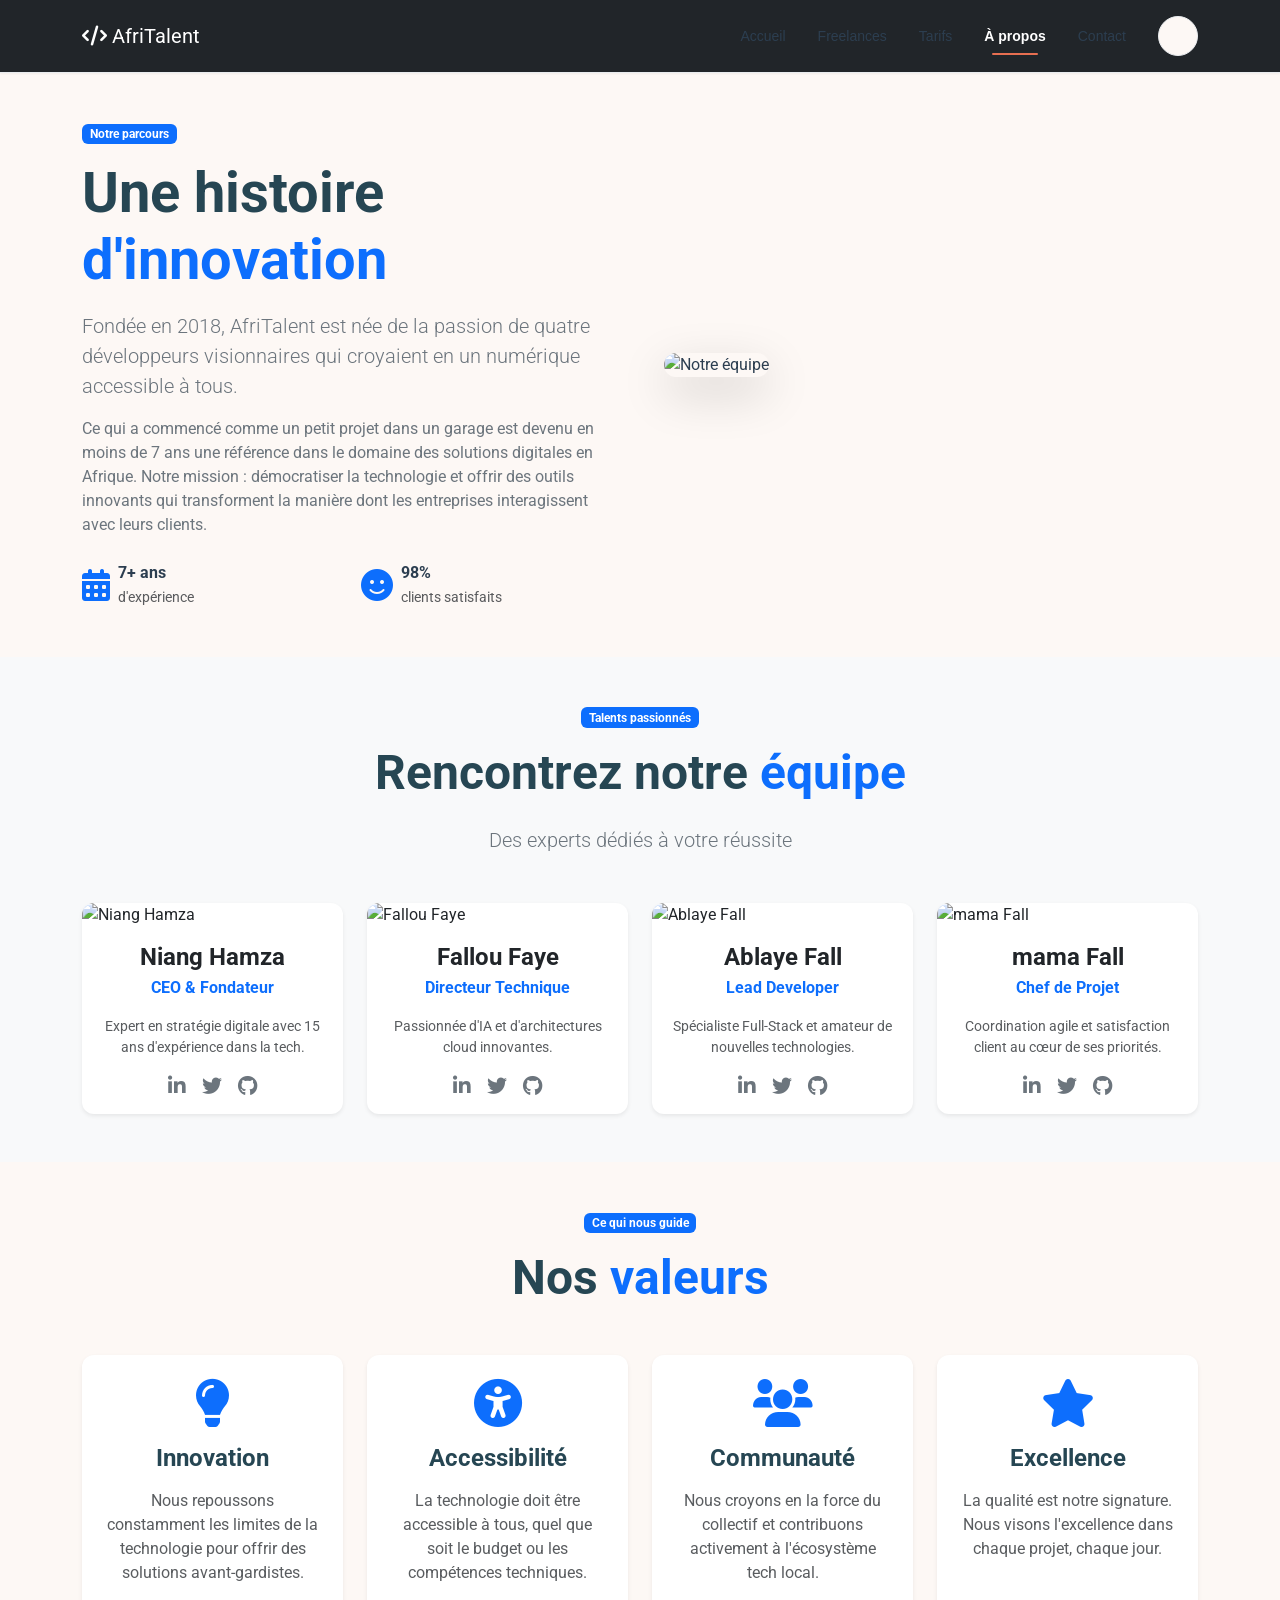
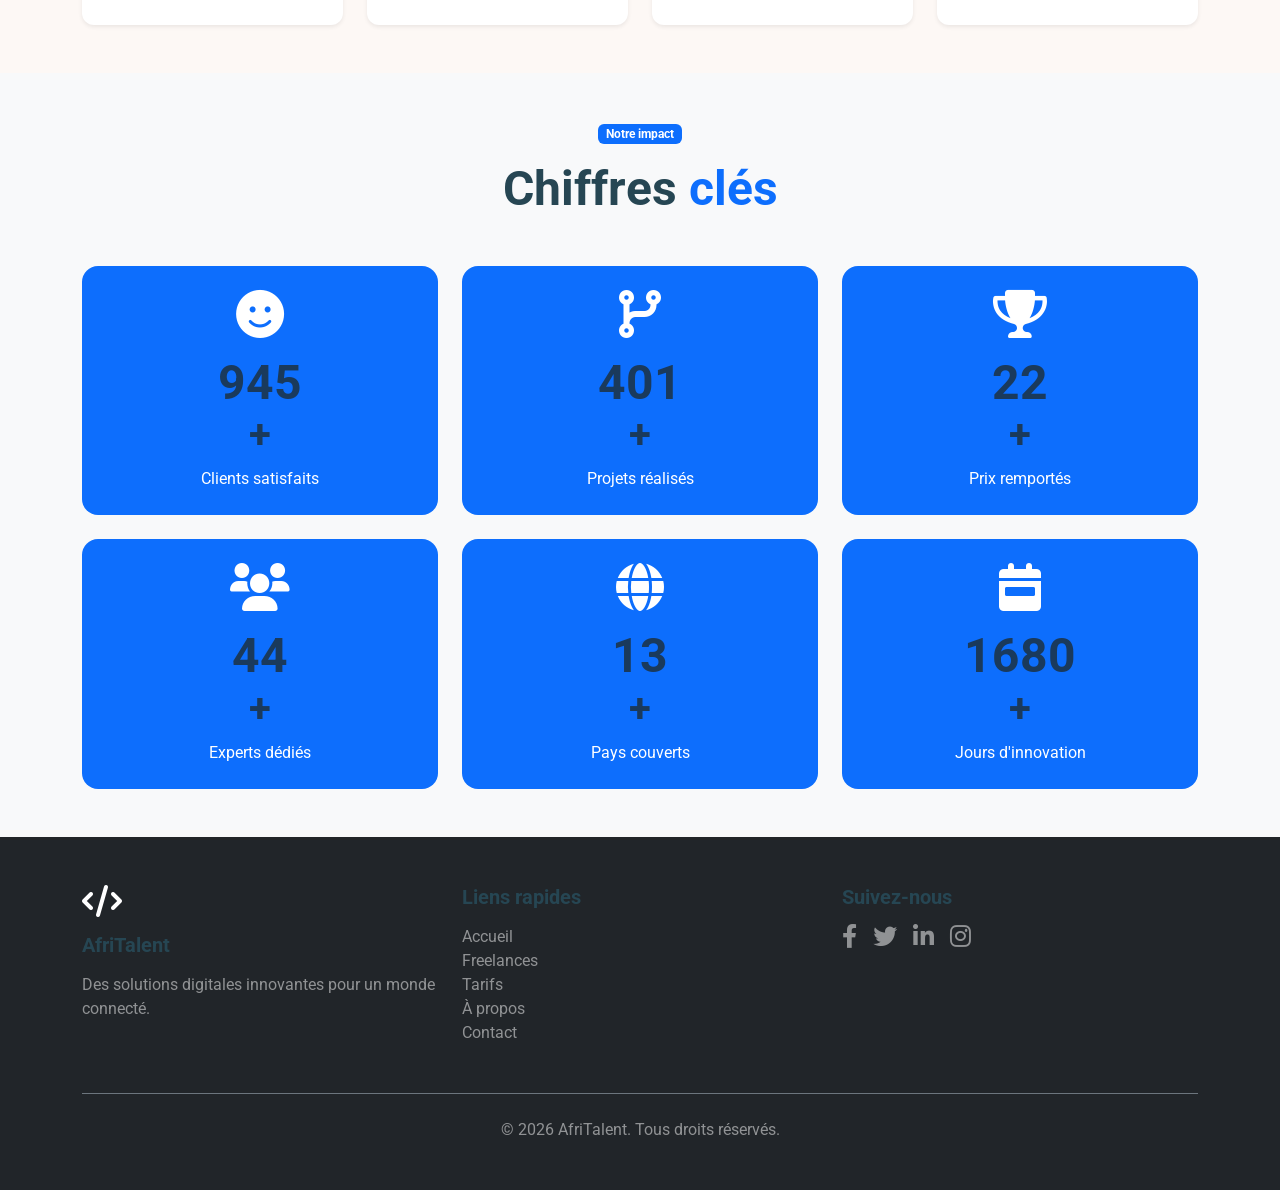
==== commit ee4f8313: "JS : compteurs animés au scroll et animations fade-in des sections" ====
--- a/about.html
+++ b/about.html
@@ -28,7 +28,6 @@
                     <li class="nav-item"><a class="nav-link" href="freelances.html">Freelances</a></li>
                     <li class="nav-item"><a class="nav-link" href="tarifs.html">Tarifs</a></li>
                     <li class="nav-item"><a class="nav-link active" href="about.html">À propos</a></li>
-
                     <li class="nav-item"><a class="nav-link" href="contact.html">Contact</a></li>
                 </ul>
             </div>
@@ -37,16 +36,16 @@
 
     <main>
         <!-- Section Notre Histoire -->
-        <section class="py-5">
+        <section class="py-5 animation">
             <div class="container">
                 <div class="row align-items-center g-5">
-                    <div class="col-lg-6">
+                    <div class="col-lg-6 animation-1">
                         <span class="badge bg-primary mb-3">Notre parcours</span>
                         <h1 class="display-4 fw-bold mb-3">Une histoire <span class="text-primary">d'innovation</span></h1>
                         <p class="lead">Fondée en 2018, AfriTalent est née de la passion de quatre développeurs visionnaires qui croyaient en un numérique accessible à tous.</p>
                         <p>Ce qui a commencé comme un petit projet dans un garage est devenu en moins de 7 ans une référence dans le domaine des solutions digitales en Afrique. Notre mission : démocratiser la technologie et offrir des outils innovants qui transforment la manière dont les entreprises interagissent avec leurs clients.</p>
                         <div class="row mt-4">
-                            <div class="col-6">
+                            <div class="col-6 animation-2">
                                 <div class="d-flex align-items-center gap-2">
                                     <i class="fas fa-calendar-alt fa-2x text-primary"></i>
                                     <div>
@@ -55,7 +54,7 @@
                                     </div>
                                 </div>
                             </div>
-                            <div class="col-6">
+                            <div class="col-6 animation-3">
                                 <div class="d-flex align-items-center gap-2">
                                     <i class="fas fa-smile fa-2x text-primary"></i>
                                     <div>
@@ -66,7 +65,7 @@
                             </div>
                         </div>
                     </div>
-                    <div class="col-lg-6">
+                    <div class="col-lg-6 animation-2">
                         <img src="https://images.unsplash.com/photo-1522071820081-009f0129c71c?ixlib=rb-4.0.3&auto=format&fit=crop&w=1170&q=80" alt="Notre équipe" class="img-fluid rounded-4 shadow-lg">
                     </div>
                 </div>
@@ -74,16 +73,16 @@
         </section>
 
         <!-- Section L'équipe -->
-        <section class="py-5 bg-light">
+        <section class="py-5 bg-light animation-1">
             <div class="container">
-                <div class="text-center mb-5">
+                <div class="text-center mb-5 animation-1">
                     <span class="badge bg-primary mb-3">Talents passionnés</span>
                     <h2 class="display-5 fw-bold">Rencontrez notre <span class="text-primary">équipe</span></h2>
                     <p class="lead">Des experts dédiés à votre réussite</p>
                 </div>
                 <div class="row g-4">
                     <!-- Membre 1 -->
-                    <div class="col-md-6 col-lg-3">
+                    <div class="col-md-6 col-lg-3 animation-2">
                         <div class="card h-100 shadow-sm border-0">
                             <img src="C:\Users\niang\Desktop\L1 cybersecurite\Technologie web\NIANG-MAMADOU-Afritalent\images\hamza.jpeg" class="card-img-top" alt="Niang Hamza">
                             <div class="card-body text-center">
@@ -99,7 +98,7 @@
                         </div>
                     </div>
                     <!-- Membre 2 -->
-                    <div class="col-md-6 col-lg-3">
+                    <div class="col-md-6 col-lg-3 animation-3">
                         <div class="card h-100 shadow-sm border-0">
                             <img src="C:\Users\niang\Desktop\L1 cybersecurite\Technologie web\NIANG-MAMADOU-Afritalent\images\fallou.jpeg" class="card-img-top" alt="Fallou Faye">
                             <div class="card-body text-center">
@@ -115,7 +114,7 @@
                         </div>
                     </div>
                     <!-- Membre 3 -->
-                    <div class="col-md-6 col-lg-3">
+                    <div class="col-md-6 col-lg-3 animation-3">
                         <div class="card h-100 shadow-sm border-0">
                             <img src="C:\Users\niang\Desktop\L1 cybersecurite\Technologie web\NIANG-MAMADOU-Afritalent\images\ablaye fall.jpeg" class="card-img-top" alt="Ablaye Fall">
                             <div class="card-body text-center">
@@ -131,7 +130,7 @@
                         </div>
                     </div>
                     <!-- Membre 4 -->
-                    <div class="col-md-6 col-lg-3">
+                    <div class="col-md-6 col-lg-3 animation-4">
                         <div class="card h-100 shadow-sm border-0">
                             <img src="C:\Users\niang\Desktop\L1 cybersecurite\Technologie web\NIANG-MAMADOU-Afritalent\images\WhatsApp Image 2026-06-08 at 13.51.01.jpeg" class="card-img-top" alt="mama Fall">
                             <div class="card-body text-center">
@@ -150,15 +149,15 @@
             </div>
         </section>
 
-
-        <section class="py-5">
+        <!-- Section Nos valeurs -->
+        <section class="py-5 animation-2">
             <div class="container">
-                <div class="text-center mb-5">
+                <div class="text-center mb-5 animation-2">
                     <span class="badge bg-primary mb-3">Ce qui nous guide</span>
                     <h2 class="display-5 fw-bold">Nos <span class="text-primary">valeurs</span></h2>
                 </div>
                 <div class="row g-4">
-                    <div class="col-md-6 col-lg-3">
+                    <div class="col-md-6 col-lg-3 animation-2">
                         <div class="card h-100 text-center border-0 shadow-sm p-4">
                             <div class="mb-3">
                                 <i class="fas fa-lightbulb fa-3x text-primary"></i>
@@ -167,7 +166,7 @@
                             <p class="text-muted">Nous repoussons constamment les limites de la technologie pour offrir des solutions avant-gardistes.</p>
                         </div>
                     </div>
-                    <div class="col-md-6 col-lg-3">
+                    <div class="col-md-6 col-lg-3 animation-3">
                         <div class="card h-100 text-center border-0 shadow-sm p-4">
                             <div class="mb-3">
                                 <i class="fas fa-universal-access fa-3x text-primary"></i>
@@ -176,7 +175,7 @@
                             <p class="text-muted">La technologie doit être accessible à tous, quel que soit le budget ou les compétences techniques.</p>
                         </div>
                     </div>
-                    <div class="col-md-6 col-lg-3">
+                    <div class="col-md-6 col-lg-3 animation-3">
                         <div class="card h-100 text-center border-0 shadow-sm p-4">
                             <div class="mb-3">
                                 <i class="fas fa-users fa-3x text-primary"></i>
@@ -185,7 +184,7 @@
                             <p class="text-muted">Nous croyons en la force du collectif et contribuons activement à l'écosystème tech local.</p>
                         </div>
                     </div>
-                    <div class="col-md-6 col-lg-3">
+                    <div class="col-md-6 col-lg-3 animation-4">
                         <div class="card h-100 text-center border-0 shadow-sm p-4">
                             <div class="mb-3">
                                 <i class="fas fa-star fa-3x text-primary"></i>
@@ -198,54 +197,72 @@
             </div>
         </section>
 
-        <!-- Section Chiffres clés -->
-        <section class="py-5 bg-light">
+        <!-- Section Chiffres clés avec compteurs animés -->
+        <section class="py-5 bg-light animation-3">
             <div class="container">
-                <div class="text-center mb-5">
+                <div class="text-center mb-5 animation-3">
                     <span class="badge bg-primary mb-3">Notre impact</span>
                     <h2 class="display-5 fw-bold">Chiffres <span class="text-primary">clés</span></h2>
                 </div>
                 <div class="row g-4">
-                    <div class="col-md-6 col-lg-4">
-                        <div class="bg-primary text-white rounded-4 p-4 text-center">
+                    <div class="col-md-6 col-lg-4 animation-2">
+                        <div class="bg-primary text-white rounded-4 p-4 text-center stat-item">
                             <i class="fas fa-smile fa-3x mb-3"></i>
-                            <div class="display-3 fw-bold">1250+</div>
-                            <p class="mb-0">Clients satisfaits</p>
-                        </div>
-                    </div>
-                    <div class="col-md-6 col-lg-4">
-                        <div class="bg-primary text-white rounded-4 p-4 text-center">
+                            <div>
+                                <span class="stat-counter display-3 fw-bold d-block" data-target="1250" data-duration="2000">0</span>
+                                <span class="stat-plus display-4 fw-bold">+</span>
+                            </div>
+                            <p class="mb-0 stat-label text-white">Clients satisfaits</p>
+                        </div>
+                    </div>
+                    <div class="col-md-6 col-lg-4 animation-3">
+                        <div class="bg-primary text-white rounded-4 p-4 text-center stat-item">
                             <i class="fas fa-code-branch fa-3x mb-3"></i>
-                            <div class="display-3 fw-bold">500+</div>
-                            <p class="mb-0">Projets réalisés</p>
-                        </div>
-                    </div>
-                    <div class="col-md-6 col-lg-4">
-                        <div class="bg-primary text-white rounded-4 p-4 text-center">
+                            <div>
+                                <span class="stat-counter display-3 fw-bold d-block" data-target="500" data-duration="1800">0</span>
+                                <span class="stat-plus display-4 fw-bold">+</span>
+                            </div>
+                            <p class="mb-0 stat-label text-white">Projets réalisés</p>
+                        </div>
+                    </div>
+                    <div class="col-md-6 col-lg-4 animation-4">
+                        <div class="bg-primary text-white rounded-4 p-4 text-center stat-item">
                             <i class="fas fa-trophy fa-3x mb-3"></i>
-                            <div class="display-3 fw-bold">25+</div>
-                            <p class="mb-0">Prix remportés</p>
-                        </div>
-                    </div>
-                    <div class="col-md-6 col-lg-4">
-                        <div class="bg-primary text-white rounded-4 p-4 text-center">
+                            <div>
+                                <span class="stat-counter display-3 fw-bold d-block" data-target="25" data-duration="1500">0</span>
+                                <span class="stat-plus display-4 fw-bold">+</span>
+                            </div>
+                            <p class="mb-0 stat-label text-white">Prix remportés</p>
+                        </div>
+                    </div>
+                    <div class="col-md-6 col-lg-4 animation-2">
+                        <div class="bg-primary text-white rounded-4 p-4 text-center stat-item">
                             <i class="fas fa-users fa-3x mb-3"></i>
-                            <div class="display-3 fw-bold">50+</div>
-                            <p class="mb-0">Experts dédiés</p>
-                        </div>
-                    </div>
-                    <div class="col-md-6 col-lg-4">
-                        <div class="bg-primary text-white rounded-4 p-4 text-center">
+                            <div>
+                                <span class="stat-counter display-3 fw-bold d-block" data-target="50" data-duration="1500">0</span>
+                                <span class="stat-plus display-4 fw-bold">+</span>
+                            </div>
+                            <p class="mb-0 stat-label text-white">Experts dédiés</p>
+                        </div>
+                    </div>
+                    <div class="col-md-6 col-lg-4 animation-3">
+                        <div class="bg-primary text-white rounded-4 p-4 text-center stat-item">
                             <i class="fas fa-globe fa-3x mb-3"></i>
-                            <div class="display-3 fw-bold">15+</div>
-                            <p class="mb-0">Pays couverts</p>
-                        </div>
-                    </div>
-                    <div class="col-md-6 col-lg-4">
-                        <div class="bg-primary text-white rounded-4 p-4 text-center">
+                            <div>
+                                <span class="stat-counter display-3 fw-bold d-block" data-target="15" data-duration="1500">0</span>
+                                <span class="stat-plus display-4 fw-bold">+</span>
+                            </div>
+                            <p class="mb-0 stat-label text-white">Pays couverts</p>
+                        </div>
+                    </div>
+                    <div class="col-md-6 col-lg-4 animation-4">
+                        <div class="bg-primary text-white rounded-4 p-4 text-center stat-item">
                             <i class="fas fa-calendar-week fa-3x mb-3"></i>
-                            <div class="display-3 fw-bold">2555+</div>
-                            <p class="mb-0">Jours d'innovation</p>
+                            <div>
+                                <span class="stat-counter display-3 fw-bold d-block" data-target="2555" data-duration="2500">0</span>
+                                <span class="stat-plus display-4 fw-bold">+</span>
+                            </div>
+                            <p class="mb-0 stat-label text-white">Jours d'innovation</p>
                         </div>
                     </div>
                 </div>
@@ -253,7 +270,7 @@
         </section>
     </main>
 
-  
+    <!-- Footer -->
     <footer class="bg-dark text-white py-5">
         <div class="container">
             <div class="row">
@@ -283,7 +300,7 @@
                 </div>
             </div>
             <div class="text-center pt-4 mt-4 border-top border-secondary">
-                <p class="text-white-50 mb-0">&copy; 2025 AfriTalent. Tous droits réservés.</p>
+                <p class="text-white-50 mb-0">&copy; 2026 AfriTalent. Tous droits réservés.</p>
             </div>
         </div>
     </footer>
--- a/css/styles.css
+++ b/css/styles.css
@@ -436,7 +436,7 @@
     }
 }
 
-/
+
 /*les cartes */
 .card {
     background: var(--color-bg-white);
@@ -482,4 +482,618 @@
 
 .shadow-hover:hover {
     box-shadow: var(--shadow-lg);
+}
+
+
+
+
+#comment {
+    padding: var(--spacing-3xl) 0;
+    background: var(--color-bg-white);
+}
+
+.section-header {
+    text-align: center;
+    margin-bottom: var(--spacing-2xl);
+}
+
+.section-badge {
+    display: inline-block;
+    font-size: var(--font-size-sm);
+    font-weight: 600;
+    text-transform: uppercase;
+    letter-spacing: 2px;
+    color: var(--color-primary);
+    background: rgba(231, 111, 81, 0.1);
+    padding: var(--spacing-xs) var(--spacing-md);
+    border-radius: var(--radius-xl);
+    margin-bottom: var(--spacing-sm);
+}
+
+#commenth2 {
+    text-align: center;
+    margin-bottom: var(--spacing-sm);
+}
+
+.section-subtitle {
+    text-align: center;
+    color: var(--color-text-secondary);
+    font-size: var(--font-size-md);
+    max-width: 600px;
+    margin: 0 auto;
+}
+
+
+.bento-grid {
+    display: grid;
+    grid-template-columns: repeat(4, 1fr);
+    grid-auto-rows: auto;
+    gap: var(--spacing-lg);
+    margin-top: var(--spacing-xl);
+   
+}
+
+/* les cartes */
+.bento-card {
+    background: var(--color-bg-light);
+    border-radius: var(--radius-2xl);
+    padding: var(--spacing-xl);
+    transition: all var(--transition-normal);
+    border: 1px solid var(--color-border);
+    position: relative;
+    overflow: hidden;
+}
+
+.bento-card:hover {
+    transform: translateY(-5px);
+    box-shadow: var(--shadow-lg);
+    border-color: var(--color-primary);
+}
+
+/* Carte Large - occupe 2 colonnes */
+.bento-card-large {
+    grid-column: span 2;
+}
+
+/* Carte Haute - occupe 2 lignes */
+.bento-card-tall {
+    grid-row: span 2;
+}
+
+/* Carte Large horizontale */
+.bento-card-wide {
+    grid-column: span 2;
+}
+
+/* Numéro d'étape */
+.number {
+    font-family: var(--font-heading);
+    font-size: 3rem;
+    font-weight: 800;
+    color: var(--color-primary);
+    opacity: 0.3;
+    line-height: 1;
+    margin-bottom: var(--spacing-md);
+    transition: all var(--transition-normal);
+}
+
+.bento-card:hover .bento-number {
+    opacity: 0.6;
+    transform: translateX(5px);
+}
+
+/* Icône */
+.icon {
+    font-size: 2.5rem;
+    margin-bottom: var(--spacing-md);
+}
+
+/* Titre */
+.bento-card h3 {
+    font-size: var(--font-size-lg);
+    font-weight: 700;
+    margin-bottom: var(--spacing-sm);
+    color: var(--color-dark);
+}
+
+/* Description */
+.bento-card p {
+    font-size: var(--font-size-sm);
+    color: var(--color-text-secondary);
+    line-height: 1.6;
+    margin-bottom: var(--spacing-sm);
+}
+
+.bento-card p:last-child {
+    margin-bottom: 0;
+}
+
+/* Effet de fond au survol */
+.bento-card::before {
+    content: '';
+    position: absolute;
+    top: 0;
+    left: 0;
+    right: 0;
+    bottom: 0;
+    background: radial-gradient(circle at top right, rgba(231, 111, 81, 0.05), transparent);
+    opacity: 0;
+    transition: opacity var(--transition-normal);
+    pointer-events: none;
+    border-radius: inherit;
+}
+
+.bento-card:hover::before {
+    opacity: 1;
+}
+
+/* Responsive Bento Grid */
+@media (max-width: 1024px) {
+    .bento-grid {
+        grid-template-columns: repeat(2, 1fr);
+        gap: var(--spacing-md);
+    }
+    
+    .bento-card-large,
+    .bento-card-wide {
+        grid-column: span 1;
+    }
+    
+    .bento-card-tall {
+        grid-row: span 1;
+    }
+}
+
+@media (max-width: 640px) {
+    .bento-grid {
+        grid-template-columns: 1fr;
+    }
+    
+    .bento-card {
+        padding: var(--spacing-lg);
+    }
+    
+    .bento-number {
+        font-size: 2rem;
+    }
+    
+    .bento-icon {
+        font-size: 2rem;
+    }
+}
+
+
+#temoignages {
+    background: linear-gradient(135deg, var(--color-bg-light) 0%, var(--color-bg-white) 100%);
+    padding: var(--spacing-3xl) 0;
+}
+
+#temoignages h2 {
+    text-align: center;
+    margin-bottom: var(--spacing-2xl);
+    color: var(--color-dark);
+}
+
+/* Carte de témoignage */
+.testimonial-card {
+    background: var(--color-bg-white);
+    border-radius: var(--radius-xl);
+    padding: var(--spacing-2xl);
+    box-shadow: var(--shadow-md);
+    max-width: 700px;
+    margin: 0 auto;
+    transition: transform var(--transition-normal);
+}
+
+.testimonial-card:hover {
+    transform: translateY(-5px);
+    box-shadow: var(--shadow-lg);
+}
+
+/* Avatar */
+.testimonial-avatar {
+    width: 70px;
+    height: 70px;
+    background: linear-gradient(135deg, var(--color-primary) 0%, var(--color-accent) 100%);
+    border-radius: 50%;
+    display: flex;
+    align-items: center;
+    justify-content: center;
+    margin-bottom: var(--spacing-md);
+}
+
+.testimonial-avatar i {
+    color: white;
+    font-size: 2rem;
+}
+
+/* Texte du témoignage */
+.testimonial-text {
+    font-size: var(--font-size-md);
+    line-height: var(--line-height-relaxed);
+    color: var(--color-text-primary);
+    margin-bottom: var(--spacing-md);
+    font-style: italic;
+}
+
+/* Nom */
+.testimonial-name {
+    font-size: var(--font-size-base);
+    font-weight: 700;
+    color: var(--color-primary);
+    margin-bottom: var(--spacing-xs);
+}
+
+/* Titre */
+.testimonial-title {
+    font-size: var(--font-size-sm);
+    color: var(--color-text-secondary);
+    margin-bottom: var(--spacing-sm);
+}
+
+/* Étoiles de notation */
+.testimonial-rating i {
+    font-size: 0.9rem;
+    margin: 0 1px;
+    color: #FFD700;
+}
+
+/* Styles du carousel Bootstrap */
+.carousel-indicators {
+    bottom: -50px;
+}
+
+.carousel-indicators button {
+    width: 10px;
+    height: 10px;
+    border-radius: 50%;
+    background-color: var(--color-border);
+    margin: 0 5px;
+}
+
+.carousel-indicators button.active {
+    background-color: var(--color-primary);
+}
+
+/* Boutons navigation */
+.carousel-control-prev,
+.carousel-control-next {
+    width: 40px;
+    height: 40px;
+    background: var(--color-primary);
+    border-radius: 50%;
+    top: 50%;
+    transform: translateY(-50%);
+    opacity: 0.7;
+}
+
+.carousel-control-prev {
+    left: -50px;
+}
+
+.carousel-control-next {
+    right: -50px;
+}
+
+.carousel-control-prev:hover,
+.carousel-control-next:hover {
+    opacity: 1;
+    background: var(--color-primary-dark);
+}
+
+.carousel-control-prev-icon,
+.carousel-control-next-icon {
+    width: 20px;
+    height: 20px;
+}
+
+/* Responsive */
+@media (max-width: 768px) {
+    .testimonial-card {
+        padding: var(--spacing-lg);
+        margin: 0 var(--spacing-md);
+    }
+    
+    .carousel-control-prev,
+    .carousel-control-next {
+        display: none;
+    }
+    
+    .carousel-indicators {
+        bottom: -40px;
+    }
+}
+
+
+[data-theme="dark"] {
+    --color-bg-light: #1a1a2e;
+    --color-bg-white: #16213e;
+    --color-text-primary: #e0e0e0;
+    --color-text-secondary: #a0a0a0;
+    --color-text-muted: #8b8b8b;
+    --color-border: #2a2a4a;
+    --color-dark: #e0e0e0;
+    --shadow-sm: 0 1px 2px 0 rgba(0, 0, 0, 0.3);
+    --shadow-md: 0 4px 6px -1px rgba(0, 0, 0, 0.4);
+    --shadow-lg: 0 10px 15px -3px rgba(0, 0, 0, 0.4);
+    --shadow-xl: 0 20px 25px -5px rgba(0, 0, 0, 0.4);
+}
+
+[data-theme="dark"] body {
+    background-color: #1a1a2e;
+}
+
+[data-theme="dark"] #hero {
+    background: linear-gradient(135deg, #16213e 0%, #1a1a2e 100%);
+}
+
+[data-theme="dark"] #services {
+    background: #16213e;
+}
+
+[data-theme="dark"] .personne {
+    background: #1a1a2e;
+    box-shadow: var(--shadow-sm);
+}
+
+[data-theme="dark"] .bento-card {
+    background: #1a1a2e;
+    border-color: #2a2a4a;
+}
+
+[data-theme="dark"] .affirmation {
+    background: #1a1a2e;
+}
+
+[data-theme="dark"] .navbar {
+    background: #16213e;
+    border-color: #2a2a4a;
+}
+
+[data-theme="dark"] .navbar-haut {
+    color: var(--color-primary);
+}
+
+
+.theme-toggle-li {
+    display: flex;
+    align-items: center;
+    margin-left: var(--spacing-sm);
+}
+
+.theme-toggle-btn {
+    background: var(--color-bg-light);
+    border: 1px solid var(--color-border);
+    border-radius: 50%;
+    width: 40px;
+    height: 40px;
+    display: flex;
+    align-items: center;
+    justify-content: center;
+    cursor: pointer;
+    transition: all var(--transition-fast);
+    font-size: 1.2rem;
+    color: var(--color-text-primary);
+}
+
+.theme-toggle-btn:hover {
+    transform: rotate(15deg);
+    background: var(--color-primary);
+    color: white;
+    border-color: var(--color-primary);
+}
+
+
+.navbar {
+    transition: all var(--transition-normal);
+    padding: var(--spacing-md) 0;
+}
+
+/* Navbar après scroll */
+.navbar-scrolled {
+    background: var(--color-bg-white);
+    backdrop-filter: blur(10px);
+    box-shadow: var(--shadow-lg);
+    padding: var(--spacing-sm) 0;
+}
+
+[data-theme="dark"] .navbar-scrolled {
+    background: rgba(22, 33, 62, 0.95);
+    backdrop-filter: blur(10px);
+}
+
+/* Effet sur le logo */
+.navbar-haut {
+    transition: all var(--transition-normal);
+    font-size: var(--font-size-xl);
+}
+
+.navbar-haut-shrink {
+    font-size: calc(var(--font-size-xl) * 0.85);
+}
+
+/* BOUTON RETOUR EN HAUT*/
+.back-to-top {
+    position: fixed;
+    bottom: 30px;
+    right: 30px;
+    width: 50px;
+    height: 50px;
+    background: var(--color-primary);
+    color: white;
+    border: none;
+    border-radius: 50%;
+    cursor: pointer;
+    display: flex;
+    align-items: center;
+    justify-content: center;
+    font-size: 1.5rem;
+    opacity: 0;
+    visibility: hidden;
+    transition: all var(--transition-normal);
+    z-index: 1000;
+    box-shadow: var(--shadow-md);
+}
+
+.back-to-top.visible {
+    opacity: 1;
+    visibility: visible;
+}
+
+.back-to-top:hover {
+    background: var(--color-primary-dark);
+    transform: translateY(-5px);
+    box-shadow: var(--shadow-lg);
+}
+
+.back-to-top i {
+    animation: bounce 2s infinite;
+}
+
+@keyframes bounce {
+    0%, 100% {
+        transform: translateY(0);
+    }
+    50% {
+        transform: translateY(-3px);
+    }
+}
+
+
+@media (max-width: 767px) {
+    .navbar-collapse {
+        display: none;
+        width: 100%;
+        flex-direction: column;
+    }
+    
+    .navbar-collapse.show {
+        display: flex;
+    }
+    
+    .navbar-nav {
+        flex-direction: column;
+        width: 100%;
+        padding: var(--spacing-md) 0;
+        gap: var(--spacing-sm);
+    }
+    
+    .theme-toggle-li {
+        margin: var(--spacing-sm) 0;
+        justify-content: center;
+    }
+    
+    .theme-toggle-btn {
+        width: 45px;
+        height: 45px;
+    }
+    
+    .back-to-top {
+        bottom: 20px;
+        right: 20px;
+        width: 45px;
+        height: 45px;
+        font-size: 1.2rem;
+    }
+}
+
+@media (max-width: 480px) {
+    .back-to-top {
+        bottom: 15px;
+        right: 15px;
+        width: 40px;
+        height: 40px;
+        font-size: 1rem;
+    }
+}
+
+/*mon animation */
+
+/* Classe de base pour les animations */
+.animation,
+.animation-1,
+.animation-2,
+.animation-3,
+.animation-4 {
+    opacity: 0;
+    transform: translateY(40px);
+    transition: opacity 0.8s cubic-bezier(0.4, 0, 0.2, 1),
+                transform 0.8s cubic-bezier(0.4, 0, 0.2, 1);
+}
+
+/* États visibles */
+.animation.visible,
+.animation-1.visible,
+.animation-2.visible,
+.animation-3.visible,
+.animation-4.visible {
+    opacity: 1;
+    transform: translateY(0);
+}
+
+/* Délais personnalisés */
+.animation-1 { transition-delay: 0.1s; }
+.animation-2 { transition-delay: 0.2s; }
+.animation-3 { transition-delay: 0.3s; }
+.animation-4 { transition-delay: 0.4s; }
+
+/* 
+   COMMIT 7: COMPTEURS ANIMÉS
+   */
+
+.stat-counter-wrapper {
+    display: inline-block;
+}
+
+.stat-counter {
+    font-size: 3rem;
+    font-weight: 700;
+    color: #1a3a5c;
+    display: inline-block;
+    font-variant-numeric: tabular-nums;
+}
+
+.stat-plus {
+    font-size: 2.5rem;
+    font-weight: 700;
+    color: #1a3a5c;
+}
+
+.stat-label {
+    display: block;
+    font-size: 1rem;
+    color: #6c757d;
+    margin-top: 0.5rem;
+    font-weight: 400;
+}
+
+.stat-item {
+    padding: 1.5rem;
+    background: #f8f9fa;
+    border-radius: 12px;
+    transition: transform 0.3s ease, box-shadow 0.3s ease;
+}
+
+.stat-item:hover {
+    transform: translateY(-5px);
+    box-shadow: 0 10px 30px rgba(0, 0, 0, 0.08);
+}
+
+/* Responsive */
+@media (max-width: 768px) {
+    .stat-counter {
+        font-size: 2.5rem;
+    }
+    .stat-plus {
+        font-size: 2rem;
+    }
+}
+
+@media (max-width: 576px) {
+    .stat-counter {
+        font-size: 2rem;
+    }
+    .stat-plus {
+        font-size: 1.5rem;
+    }
 }
